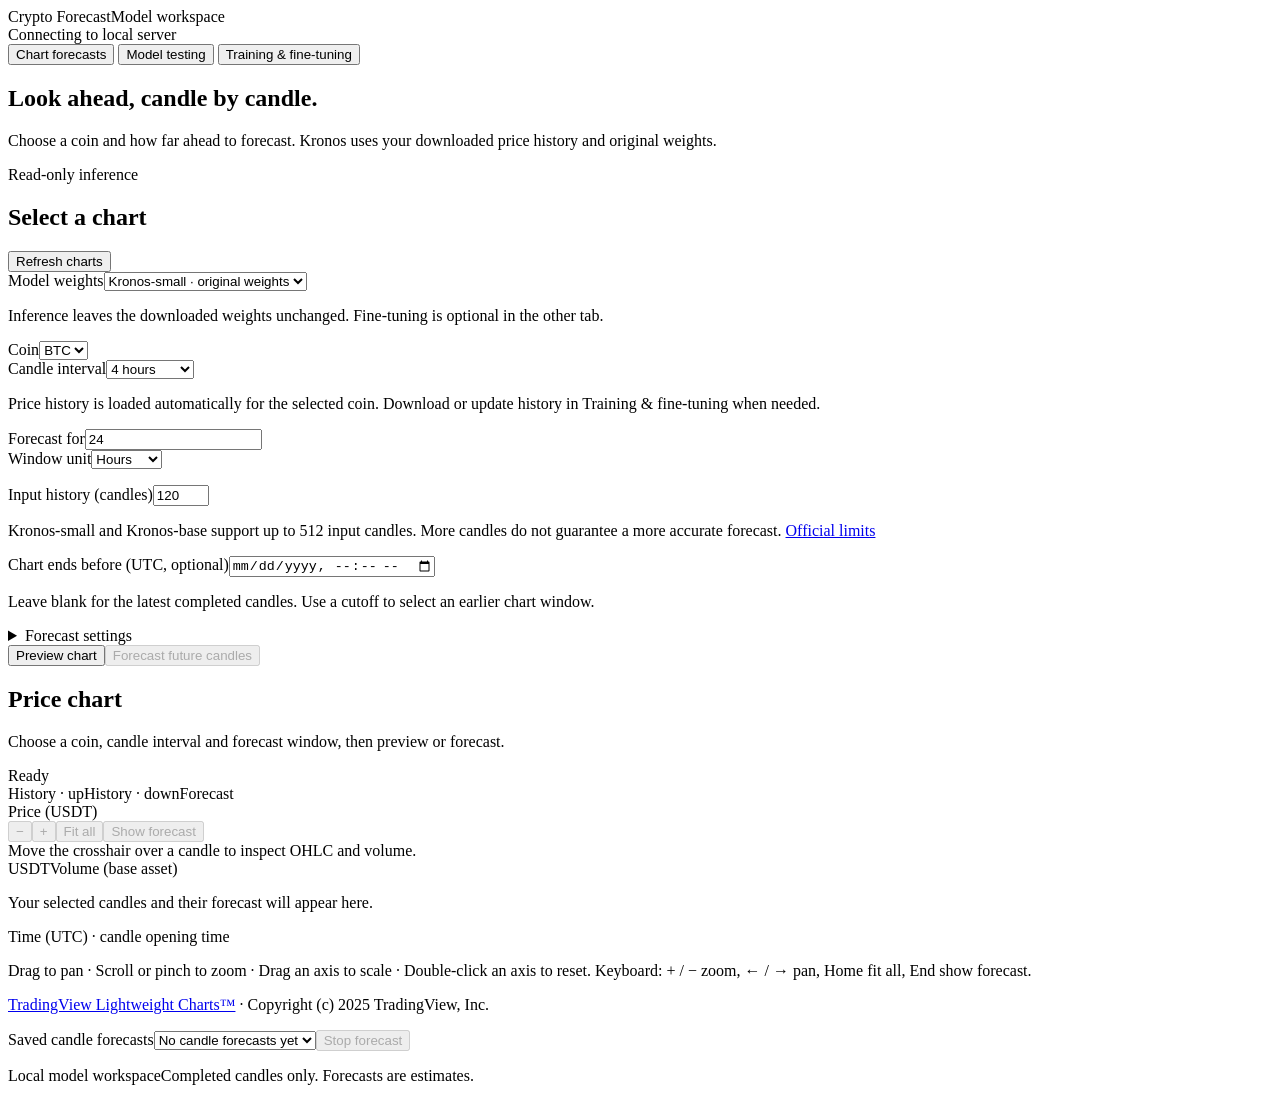
==== forecasting/crypto_forecast/web/index.html @ 40e5a4aa "Import portfolio-manager history under forecasting" ====
<!doctype html>
<html lang="en">
<head>
  <meta charset="utf-8">
  <meta name="viewport" content="width=device-width, initial-scale=1">
  <meta name="color-scheme" content="light">
  <title>Crypto Forecast · Model workspace</title>
  <link rel="stylesheet" href="/styles.css">
  <script src="/app.js" defer></script>
  <script src="/vendor/lightweight-charts.js" defer></script>
  <script src="/chart_view.js" defer></script>
  <script src="/chart.js" defer></script>
  <script src="/testing.js" defer></script>
</head>
<body>
  <header class="app-header">
    <div class="brand"><span class="brand-mark" aria-hidden="true"><i></i><i></i><i></i><i></i></span><span>Crypto Forecast</span><span class="brand-context">Model workspace</span></div>
    <div class="connection" id="connection"><span class="connection-dot"></span><span id="connection-text">Connecting to local server</span></div>
  </header>
  <main>
    <nav class="workspace-tabs" role="tablist" aria-label="Model workspace">
      <button id="chart-tab-button" type="button" role="tab" aria-selected="true" aria-controls="chart-tab">Chart forecasts</button>
      <button id="testing-tab-button" type="button" role="tab" aria-selected="false" aria-controls="testing-tab" tabindex="-1">Model testing</button>
      <button id="training-tab-button" type="button" role="tab" aria-selected="false" aria-controls="training-tab" tabindex="-1">Training &amp; fine-tuning</button>
    </nav>
    <section id="chart-tab" role="tabpanel" aria-labelledby="chart-tab-button">
      <div class="page-intro"><div><h1>Look ahead, candle by candle.</h1><p>Choose a coin and how far ahead to forecast. Kronos uses your downloaded price history and original weights.</p></div><span class="preview-badge">Read-only inference</span></div>
      <div class="workspace chart-workspace">
        <aside class="setup-panel panel" aria-labelledby="chart-setup-title">
          <div class="section-heading"><h2 id="chart-setup-title">Select a chart</h2><button id="chart-refresh" class="text-button" type="button">Refresh charts</button></div>
          <form id="chart-form">
            <label for="chart-model">Model weights</label><select id="chart-model"><option value="original">Kronos-small · original weights</option></select>
            <p id="chart-model-note" class="table-note">Inference leaves the downloaded weights unchanged. Fine-tuning is optional in the other tab.</p>
            <div class="field-grid"><div><label for="chart-coin">Coin</label><select id="chart-coin" required><option>BTC</option></select></div><div><label for="chart-timeframe">Candle interval</label><select id="chart-timeframe"><option value="15m">15 minutes</option><option value="1h">1 hour</option><option value="4h" selected>4 hours</option><option value="1d">1 day</option></select></div></div>
            <p class="table-note">Price history is loaded automatically for the selected coin. Download or update history in Training &amp; fine-tuning when needed.</p>
            <div class="field-grid"><div><label for="chart-duration">Forecast for</label><input id="chart-duration" type="number" min="0.01" step="any" value="24" required></div><div><label for="chart-duration-unit">Window unit</label><select id="chart-duration-unit"><option value="hours">Hours</option><option value="days">Days</option><option value="candles">Candles</option></select></div></div>
            <p id="chart-duration-note" class="table-note" aria-live="polite"></p>
            <label for="chart-lookback">Input history (candles)</label><input id="chart-lookback" type="number" min="2" max="512" value="120" required>
            <p id="chart-context-note" class="table-note">Kronos-small and Kronos-base support up to 512 input candles. More candles do not guarantee a more accurate forecast. <a href="https://github.com/shiyu-coder/Kronos#-making-forecasts" target="_blank" rel="noopener">Official limits</a></p>
            <label for="chart-end">Chart ends before (UTC, optional)</label><input id="chart-end" type="datetime-local"><p class="table-note">Leave blank for the latest completed candles. Use a cutoff to select an earlier chart window.</p>
            <details class="advanced"><summary>Forecast settings</summary><div class="field-grid"><div><label for="chart-samples">Sample paths</label><input id="chart-samples" type="number" min="1" max="10" value="1"></div><div><label for="chart-seed">Random seed</label><input id="chart-seed" type="number" min="0" max="4294967295" value="7"></div></div><div class="field-grid"><div><label for="chart-temperature">Temperature</label><input id="chart-temperature" type="number" min="0.05" max="2" step="0.05" value="1"></div><div><label for="chart-top-p">Top-p</label><input id="chart-top-p" type="number" min="0.01" max="1" step="0.01" value="0.9"></div></div><label for="chart-device">Execution device</label><select id="chart-device"><option value="auto">Automatic</option><option value="cpu">CPU</option><option value="cuda">CUDA GPU</option></select><p class="table-note">Multiple sampled paths are averaged into one forecast. Longer forecasts and more paths take longer.</p></details>
            <div class="chart-actions"><button id="chart-preview-button" class="button secondary" type="button">Preview chart</button><button id="chart-forecast-button" class="button primary" type="submit" disabled>Forecast future candles</button></div>
            <div id="chart-error" class="notice error" role="alert" hidden></div>
          </form>
        </aside>
        <div class="main-column">
          <section class="panel candle-panel" aria-labelledby="candle-title">
            <div class="section-heading"><div><h2 id="candle-title">Price chart</h2><p id="chart-description" class="section-caption">Choose a coin, candle interval and forecast window, then preview or forecast.</p></div><span id="chart-status" class="status-badge idle" role="status">Ready</span></div>
            <div class="chart-legend"><span><i class="legend-dot candle-up"></i>History · up</span><span><i class="legend-dot candle-down"></i>History · down</span><span><i class="legend-dot candle-future"></i>Forecast</span></div>
            <div class="candle-toolbar" role="group" aria-label="Chart navigation"><span>Price (USDT)</span><div><button id="candle-zoom-out" type="button" aria-label="Zoom out" disabled>−</button><button id="candle-zoom-in" type="button" aria-label="Zoom in" disabled>+</button><button id="candle-fit" type="button" disabled>Fit all</button><button id="candle-focus" type="button" disabled>Show forecast</button></div></div>
            <div id="candle-readout" class="candle-readout">Move the crosshair over a candle to inspect OHLC and volume.</div>
            <div class="candle-scroll"><div id="candle-chart" role="region" tabindex="0" aria-label="Interactive price and volume chart" aria-describedby="candle-help"></div><span class="price-axis-title">USDT</span><span id="candle-volume-title" class="volume-axis-title">Volume (base asset)</span><div id="candle-forecast-region" class="candle-forecast-region" hidden><span>Forecast begins</span></div><p id="candle-empty" class="candle-empty">Your selected candles and their forecast will appear here.</p></div>
            <p class="candle-time-title">Time (UTC) · candle opening time</p>
            <p id="candle-help" class="table-note">Drag to pan · Scroll or pinch to zoom · Drag an axis to scale · Double-click an axis to reset. Keyboard: + / − zoom, ← / → pan, Home fit all, End show forecast.</p>
            <p class="chart-attribution"><a href="https://www.tradingview.com/" target="_blank" rel="noopener">TradingView Lightweight Charts™</a> · Copyright (с) 2025 TradingView, Inc.</p>
            <p id="chart-window-note" class="table-note"></p><div id="chart-data-note" class="notice" hidden></div>
            <div class="forecast-job-controls"><label for="chart-job-select">Saved candle forecasts</label><select id="chart-job-select"><option value="">No candle forecasts yet</option></select><button id="chart-stop" class="button stop" type="button" disabled>Stop forecast</button></div>
            <p id="chart-job-progress" class="table-note" aria-live="polite"></p>
          </section>
          <section id="candle-result" class="results-panel panel" aria-labelledby="candle-result-title" hidden>
            <div class="section-heading"><div><h2 id="candle-result-title">Future candles <span class="units">USDT</span></h2><p id="chart-result-model" class="section-caption"></p></div><div class="chart-downloads"><button id="chart-download" class="button secondary" type="button">Download CSV</button><a id="chart-json" class="text-button" target="_blank" rel="noopener">Full JSON</a></div></div>
            <p class="table-note">These are sampled estimates, not observed candles or a calibrated confidence interval.</p>
            <div class="table-scroll candle-table"><table><thead><tr><th scope="col">Open time (UTC)</th><th scope="col">Open</th><th scope="col">High</th><th scope="col">Low</th><th scope="col">Close</th><th scope="col">Volume</th></tr></thead><tbody id="candle-forecast-body"></tbody></table></div><p id="chart-adjustment" class="table-note"></p>
          </section>
        </div>
      </div>
    </section>
    <section id="testing-tab" role="tabpanel" aria-labelledby="testing-tab-button" hidden>
      <div class="page-intro"><div><h1>Test a forecast against history.</h1><p>Load the full saved chart, then click a price candle to forecast from that point.</p></div><span class="subtle-tag">Original or fine-tuned Kronos</span></div>
      <div class="workspace chart-workspace">
        <aside class="setup-panel panel" aria-labelledby="test-setup-title">
          <div class="section-heading"><h2 id="test-setup-title">Model testing</h2><button id="test-refresh" class="text-button" type="button">Reload chart</button></div>
          <form id="test-form">
            <label for="test-model">Test model</label><select id="test-model"><option value="original">Kronos-small · original weights</option></select>
            <p id="test-model-note" class="table-note">Forecasting leaves original and fine-tuned weights unchanged.</p>
            <div class="field-grid"><div><label for="test-coin">Test coin</label><select id="test-coin" required><option>BTC</option></select></div><div><label for="test-timeframe">Test candle interval</label><select id="test-timeframe"><option value="15m">15 minutes</option><option value="1h">1 hour</option><option value="4h" selected>4 hours</option><option value="1d">1 day</option></select></div></div>
            <div class="field-grid"><div><label for="test-duration">Forecast for</label><input id="test-duration" type="number" min="0.01" step="any" value="24" required></div><div><label for="test-duration-unit">Window unit</label><select id="test-duration-unit"><option value="hours">Hours</option><option value="days">Days</option><option value="candles">Candles</option></select></div></div>
            <p id="test-duration-note" class="table-note" aria-live="polite"></p>
            <label for="test-lookback">Lookback candles</label><input id="test-lookback" type="number" min="2" max="512" value="120" required>
            <p class="table-note">The clicked candle is the last input candle. The model uses only the lookback ending there and predicts the following candles. Maximum: 512 input and 512 prediction candles.</p>
            <div class="test-selection"><strong>Selected candle</strong><p id="test-anchor" aria-live="polite">Click a candle in the price pane.</p></div>
            <button id="test-rerun" class="button primary" type="submit" disabled>Predict from selected candle</button>
            <button id="test-stop" class="button stop" type="button" disabled>Stop test</button>
            <p id="test-progress" class="table-note" aria-live="polite"></p>
            <div id="test-error" class="notice error" role="alert" hidden></div>
          </form>
        </aside>
        <div class="main-column">
          <section class="panel candle-panel" aria-labelledby="test-chart-title">
            <div class="section-heading"><div><h2 id="test-chart-title">Full price chart</h2><p id="test-description" class="section-caption">All available completed candles for the selected coin and interval.</p></div><span id="test-status" class="status-badge idle" role="status">Ready</span></div>
            <div class="chart-legend"><span><i class="legend-dot candle-up"></i>Observed · up</span><span><i class="legend-dot candle-down"></i>Observed · down</span><span><i class="legend-dot candle-future"></i>Forecast · outline</span></div>
            <div class="candle-toolbar" role="group" aria-label="Test chart navigation"><span>Price (USDT)</span><div><button id="test-zoom-out" type="button" aria-label="Zoom test chart out" disabled>−</button><button id="test-zoom-in" type="button" aria-label="Zoom test chart in" disabled>+</button><button id="test-fit" type="button" disabled>Fit full chart</button><button id="test-focus" type="button" disabled>Show test window</button></div></div>
            <div id="test-readout" class="candle-readout">Move the crosshair over a candle to inspect OHLC and volume.</div>
            <div class="candle-scroll"><div id="test-chart" class="interactive-candles" role="region" tabindex="0" aria-label="Interactive full price chart for model testing" aria-describedby="test-help"></div><span class="price-axis-title">USDT</span><span id="test-volume-title" class="volume-axis-title">Volume (base asset)</span><div id="test-lookback-region" class="candle-forecast-region candle-lookback-region" hidden><span>Lookback window</span></div><div id="test-forecast-region" class="candle-forecast-region" hidden><span>Forecast window</span></div><p id="test-empty" class="candle-empty">Select a coin and candle interval to load its full history.</p></div>
            <p class="candle-time-title">Time (UTC) · candle opening time</p>
            <p id="test-help" class="table-note">Click a price candle to start a prediction. Drag to pan; scroll or pinch to zoom. Green shading marks the model's lookback input; purple shading marks the forecast window. Purple outlined candles and volume overlay the observed values. Show test window fits both windows. Fit full chart restores all saved history.</p>
            <p class="chart-attribution"><a href="https://www.tradingview.com/" target="_blank" rel="noopener">TradingView Lightweight Charts™</a> · Copyright (с) 2025 TradingView, Inc.</p>
            <p id="test-range" class="table-note"></p>
            <div class="forecast-job-controls"><label for="test-jobs">Saved model tests</label><select id="test-jobs"><option value="">No model tests yet</option></select></div>
          </section>
          <section id="test-result" class="results-panel panel" hidden>
            <div class="section-heading"><div><h2>Forecast and observed candles</h2><p id="test-result-model" class="section-caption"></p></div><a id="test-json" class="text-button" target="_blank" rel="noopener">Full JSON</a></div>
            <p id="test-comparison-note" class="table-note"></p>
            <div class="table-scroll candle-table"><table><thead><tr><th scope="col">Open time (UTC)</th><th scope="col">Forecast close (USDT)</th><th scope="col">Observed close (USDT)</th><th scope="col">Forecast volume</th><th scope="col">Observed volume</th></tr></thead><tbody id="test-comparison-body"></tbody></table></div>
            <p id="test-adjustment" class="table-note"></p>
          </section>
        </div>
      </div>
    </section>
    <section id="training-tab" role="tabpanel" aria-labelledby="training-tab-button" hidden>
    <div class="page-intro">
      <div><h1>Train. Observe. Evaluate.</h1><p>Optional training and fine-tuning. Kronos runs save a separate checkpoint; original weights stay unchanged.</p></div>
      <div id="model-flow" class="model-flow" aria-label="Completed candles predict one, seven, and thirty days ahead">
        <div id="candle-group" class="candle-group"><span>15m</span><span>1h</span><span>4h</span><span>1d</span></div><span class="flow-line" aria-hidden="true"></span><div class="forecast-horizons">1 / 7 / 30 <small>days ahead</small></div>
      </div>
    </div>
    <div id="page-error" class="notice error" role="alert" hidden></div>
    <div class="workspace">
      <aside class="setup-panel panel" aria-labelledby="setup-title">
        <div class="section-heading"><h2 id="setup-title">Training setup</h2><span id="origin-tag" class="subtle-tag">4-hour origins</span></div>
        <form id="training-form">
          <label for="run-name">Run name <span class="optional">optional</span></label>
          <input id="run-name" name="name" type="text" maxlength="80" placeholder="Name this experiment">
          <fieldset class="coin-fieldset"><legend>Coins</legend><div class="coin-selection-toolbar"><span id="coin-selection-count" role="status">5 of 5 selected</span><div class="coin-selection-actions"><button id="select-all-coins" type="button">Select all</button><button id="clear-coins" type="button">Clear</button></div></div><div class="coin-picks" id="coin-picks">
            <label><input type="checkbox" value="BTC" checked><span>BTC</span></label><label><input type="checkbox" value="ETH" checked><span>ETH</span></label><label><input type="checkbox" value="SOL" checked><span>SOL</span></label><label><input type="checkbox" value="XRP" checked><span>XRP</span></label><label><input type="checkbox" value="ADA" checked><span>ADA</span></label>
          </div><p class="field-help">Up to 100 coins per download or training run. Right-click a coin to remove it.</p></fieldset>
          <label for="extra-coins">Additional coins <span class="optional">optional</span></label>
          <div class="coin-entry"><input id="extra-coins" type="text" placeholder="e.g. DOGE, BNB" autocomplete="off" spellcheck="false"><button id="add-coins" class="button add-coins" type="button">Add coins</button></div><p class="field-help">Symbols paired with USDT. Separate with commas, then add them to the buttons above.</p>
          <p id="coin-feedback" class="field-help" role="status" hidden></p>
          <div class="field-grid"><div><label for="start">Start date</label><input id="start" name="start" type="date" required value="2021-01-01"></div><div><label for="end">End date</label><input id="end" name="end" type="date"><p class="field-help">Blank uses latest data.</p></div></div>
          <details class="advanced" open><summary>Model settings</summary><div class="advanced-fields">
            <p class="settings-intro">Shape your model here. The preview updates as you change its settings.</p>
            <div class="model-choice"><label for="model_type" data-help="GRU and LSTM train from scratch using four timeframes. Kronos fine-tunes a pretrained Transformer using one selected timeframe; tune its tokenizer and predictor independently, or run both in sequence.">Available models <span class="help-marker" aria-hidden="true">?</span></label><select id="model_type" name="model_type" data-help="GRU and LSTM train from scratch using four timeframes. Kronos fine-tunes a pretrained Transformer using one selected timeframe; tune its tokenizer and predictor independently, or run both in sequence."><option value="gru">Multi-timeframe GRU</option><option value="lstm">Multi-timeframe LSTM</option><option value="kronos-small">Kronos-small (fine-tune)</option></select></div>
            <div id="kronos-settings" class="settings-group" hidden>
              <h3 class="settings-group-title">Kronos fine-tuning</h3>
              <div class="field-grid"><div><label for="kronos_timeframe" data-help="The candle interval used for fine-tuning and testing this model.">Candle timeframe <span class="help-marker" aria-hidden="true">?</span></label><select id="kronos_timeframe" name="kronos_timeframe" data-help="The candle interval used for fine-tuning and testing this model."><option value="15m">15 minutes</option><option value="1h">1 hour</option><option value="4h">4 hours</option><option value="1d">1 day</option></select></div><div><label for="kronos_prediction_length" data-help="Future candles per training example. At 1 hour, 24 candles means the next 24 hours. The model learns every candle in the selected path.">Forecast candles <span class="help-marker" aria-hidden="true">?</span></label><input id="kronos_prediction_length" name="kronos_prediction_length" type="number" min="1" max="512" value="24" required data-help="Future candles per training example. At 1 hour, 24 candles means the next 24 hours. The model learns every candle in the selected path."></div></div>
              <p id="kronos-target-note" class="field-help"></p>
              <div><label for="kronos_sample_count" data-help="The number of generated future paths averaged for each forecast. More paths increase inference and evaluation time.">Forecast paths <span class="help-marker" aria-hidden="true">?</span></label><input id="kronos_sample_count" name="kronos_sample_count" type="number" min="1" max="100" value="1" data-help="The number of generated future paths averaged for each forecast. More paths increase inference and evaluation time."></div>
              <div class="field-grid"><div><label for="kronos_train_stride" data-help="Use every Nth eligible training origin after chronological splitting. At 4 hours, 6 selects approximately one example per day for each coin.">Training stride <span class="help-marker" aria-hidden="true">?</span></label><input id="kronos_train_stride" name="kronos_train_stride" type="number" min="1" max="10000" value="6" data-help="Use every Nth eligible training origin after chronological splitting. At 4 hours, 6 selects approximately one example per day for each coin."></div><div><label for="kronos_eval_stride" data-help="Evaluate every Nth held-out origin per coin. A stride of 1 evaluates all eligible origins; larger values reduce the cost of generating future candle paths.">Evaluation stride <span class="help-marker" aria-hidden="true">?</span></label><input id="kronos_eval_stride" name="kronos_eval_stride" type="number" min="1" max="10000" value="6" data-help="Evaluate every Nth held-out origin per coin. A stride of 1 evaluates all eligible origins; larger values reduce the cost of generating future candle paths."></div></div>
              <div><label for="kronos_preparation_workers">Data preparation workers</label><select id="kronos_preparation_workers" name="kronos_preparation_workers"><option value="0">Automatic (up to 4)</option><option value="1">1 (serial)</option><option value="2">2</option><option value="3">3</option><option value="4">4</option></select><p class="field-help">CPU workers prepare selected candle windows. Automatic uses one worker for small datasets.</p></div>
              <div><label for="kronos_training_stage">Training stage</label><select id="kronos_training_stage" name="kronos_training_stage"><option value="tokenizer">Tune tokenizer only</option><option value="predictor">Tune predictor only</option><option value="sequential">Tokenizer, then predictor</option></select><p id="kronos-stage-note" class="field-help"></p></div>
              <input id="kronos_finetune_tokenizer" name="kronos_finetune_tokenizer" type="hidden" value="true">
              <div id="saved-tokenizer-settings" hidden><label for="kronos_tokenizer_run_id">Predictor tokenizer</label><select id="kronos_tokenizer_run_id" name="kronos_tokenizer_run_id"><option value="">Original pretrained tokenizer</option></select><p id="saved-tokenizer-note" class="field-help" role="status"></p><button id="use-tokenizer-settings" type="button" class="button secondary" disabled>Use tokenizer settings</button></div>
              <div><label for="kronos_tokenizer_batch_size">Tokenizer batch size</label><input id="kronos_tokenizer_batch_size" name="kronos_tokenizer_batch_size" type="number" min="1" max="8192" value="36" required></div>
              <div class="field-grid"><div><label for="kronos_tokenizer_epochs">Tokenizer maximum epochs</label><input id="kronos_tokenizer_epochs" name="kronos_tokenizer_epochs" type="number" min="1" max="1000" value="5"></div><div><label for="kronos_tokenizer_patience">Tokenizer early-stop patience</label><input id="kronos_tokenizer_patience" name="kronos_tokenizer_patience" type="number" min="1" max="1000" value="2"></div></div>
              <div id="kronos_tokenizer_schedule-controls"><label for="kronos_tokenizer_lr_scheduler">Tokenizer learning-rate schedule</label><select id="kronos_tokenizer_lr_scheduler" name="kronos_tokenizer_lr_scheduler"><option value="constant">Fixed rate</option><option value="warmup_cosine">Warmup + cosine decay</option><option value="plateau">Reduce on validation plateau</option><option value="step">Step decay</option><option value="linear">Linear decay</option><option value="onecycle">OneCycle (learning rate only)</option></select><div class="field-grid"><div data-schedule-field="lr_min_ratio"><label for="kronos_tokenizer_lr_min_ratio">Minimum / peak rate</label><input id="kronos_tokenizer_lr_min_ratio" name="kronos_tokenizer_lr_min_ratio" type="number" min="0" max="0.999" step="any" value="0.1"></div><div data-schedule-field="lr_warmup_fraction"><label for="kronos_tokenizer_lr_warmup_fraction">Warmup fraction</label><input id="kronos_tokenizer_lr_warmup_fraction" name="kronos_tokenizer_lr_warmup_fraction" type="number" min="0" max="0.999" step="any" value="0.05"></div><div data-schedule-field="lr_factor"><label for="kronos_tokenizer_lr_factor">Reduction multiplier</label><input id="kronos_tokenizer_lr_factor" name="kronos_tokenizer_lr_factor" type="number" min="0.001" max="0.999" step="any" value="0.5"></div><div data-schedule-field="lr_step_epochs"><label for="kronos_tokenizer_lr_step_epochs">Epochs between reductions</label><input id="kronos_tokenizer_lr_step_epochs" name="kronos_tokenizer_lr_step_epochs" type="number" min="1" max="5000" step="1" value="5"></div><div data-schedule-field="lr_patience"><label for="kronos_tokenizer_lr_patience">Plateau patience (epochs)</label><input id="kronos_tokenizer_lr_patience" name="kronos_tokenizer_lr_patience" type="number" min="0" max="5000" step="1" value="2"></div></div><p id="kronos_tokenizer_schedule-note" class="field-help"></p></div>
              <div><label for="kronos_tokenizer_learning_rate">Tokenizer learning rate</label><input id="kronos_tokenizer_learning_rate" name="kronos_tokenizer_learning_rate" type="number" min="0.000001" max="1" step="any" value="0.0002"></div>
              <p class="field-help">Tokenizer tuning selects and saves its best reconstruction checkpoint. Predictor tuning freezes the selected tokenizer. Each stage has its own batch size, epochs, learning rate, and schedule.</p>
            </div>
            <div class="settings-group">
              <h3 class="settings-group-title">Architecture</h3>
              <div class="field-grid"><div><label for="lookback" data-help="The number of completed candles each timeframe sees at a forecast origin. For example, 60 bars cover 15 hours at 15 minutes and 60 days at daily resolution.">Bars per timeframe <span class="help-marker" aria-hidden="true">?</span></label><input id="lookback" name="lookback" type="number" min="1" max="1000" value="60" required data-help="The number of completed candles each timeframe sees at a forecast origin. For example, 60 bars cover 15 hours at 15 minutes and 60 days at daily resolution."></div><div><label for="hidden_size" data-help="The number of learned features in each timeframe encoder. Larger values increase model capacity, parameter count, and training work.">Hidden size <span class="help-marker" aria-hidden="true">?</span></label><input id="hidden_size" name="hidden_size" type="number" min="1" max="1024" value="48" required data-help="The number of learned features in each timeframe encoder. Larger values increase model capacity, parameter count, and training work."></div></div>
            </div>
            <div class="settings-group">
              <h3 class="settings-group-title">Training</h3>
              <div class="field-grid"><div><label for="epochs" data-help="The initial maximum number of complete passes over the training samples. Reaching early-stop patience pauses training and offers another 10 epochs at a time.">Maximum epochs <span class="help-marker" aria-hidden="true">?</span></label><input id="epochs" name="epochs" type="number" min="1" max="1000" value="60" required data-help="The initial maximum number of complete passes over the training samples. Reaching early-stop patience pauses training and offers another 10 epochs at a time."></div><div><label for="patience" data-help="Pause after this many consecutive epochs without a better validation loss. Choose to train 10 more epochs or finish and save the best validation epoch. Each 10-epoch extension asks again.">Early-stop patience <span class="help-marker" aria-hidden="true">?</span></label><input id="patience" name="patience" type="number" min="1" max="1000" value="10" required data-help="Pause after this many consecutive epochs without a better validation loss. Choose to train 10 more epochs or finish and save the best validation epoch. Each 10-epoch extension asks again."></div></div>
              <div class="field-grid"><div><label for="batch_size" data-help="The number of training examples processed together before a weight update. Larger batches usually need more memory.">Batch size <span class="help-marker" aria-hidden="true">?</span></label><input id="batch_size" name="batch_size" type="number" min="1" max="8192" value="128" required data-help="The number of training examples processed together before a weight update. Larger batches usually need more memory."></div><div><label for="learning_rate" data-help="The optimizer's step size when adjusting model weights. Smaller values make gentler updates; larger values can learn faster but may be unstable.">Learning rate <span class="help-marker" aria-hidden="true">?</span></label><input id="learning_rate" name="learning_rate" type="number" min="0.000001" max="1" step="any" value="0.001" required data-help="The optimizer's step size when adjusting model weights. Smaller values make gentler updates; larger values can learn faster but may be unstable."></div></div>
<div id="schedule-controls"><label for="lr_scheduler">Model learning-rate schedule</label><select id="lr_scheduler" name="lr_scheduler"><option value="constant">Fixed rate</option><option value="warmup_cosine">Warmup + cosine decay</option><option value="plateau">Reduce on validation plateau</option><option value="step">Step decay</option><option value="linear">Linear decay</option><option value="onecycle">OneCycle (learning rate only)</option></select><div class="field-grid"><div data-schedule-field="lr_min_ratio"><label for="lr_min_ratio">Minimum / peak rate</label><input id="lr_min_ratio" name="lr_min_ratio" type="number" min="0" max="0.999" step="any" value="0.1"></div><div data-schedule-field="lr_warmup_fraction"><label for="lr_warmup_fraction">Warmup fraction</label><input id="lr_warmup_fraction" name="lr_warmup_fraction" type="number" min="0" max="0.999" step="any" value="0.05"></div><div data-schedule-field="lr_factor"><label for="lr_factor">Reduction multiplier</label><input id="lr_factor" name="lr_factor" type="number" min="0.001" max="0.999" step="any" value="0.5"></div><div data-schedule-field="lr_step_epochs"><label for="lr_step_epochs">Epochs between reductions</label><input id="lr_step_epochs" name="lr_step_epochs" type="number" min="1" max="5000" step="1" value="5"></div><div data-schedule-field="lr_patience"><label for="lr_patience">Plateau patience (epochs)</label><input id="lr_patience" name="lr_patience" type="number" min="0" max="5000" step="1" value="2"></div></div><p id="schedule-note" class="field-help"></p></div>
              <div class="field-grid"><div><label for="device" data-help="Select where training runs. Automatic chooses a supported CUDA GPU when available, otherwise the CPU. GPU requires a working CUDA setup.">Device <span class="help-marker" aria-hidden="true">?</span></label><select id="device" name="device" data-help="Select where training runs. Automatic chooses a supported CUDA GPU when available, otherwise the CPU. GPU requires a working CUDA setup."><option value="auto">Automatic</option><option value="cpu">CPU</option><option value="cuda">GPU (CUDA)</option></select></div><div><label for="seed" data-help="The starting seed for random initialization and training order. Keeping it fixed helps compare experiments with the same data and settings.">Random seed <span class="help-marker" aria-hidden="true">?</span></label><input id="seed" name="seed" type="number" min="0" max="4294967295" value="42" required data-help="The starting seed for random initialization and training order. Keeping it fixed helps compare experiments with the same data and settings."></div></div>
              <p id="hardware-note" class="field-help">Automatic uses a supported GPU when available.</p>
            </div>
            <div class="settings-group">
              <h3 class="settings-group-title">Historical evaluation</h3>
              <div class="field-grid"><div><label for="train_fraction" data-help="The share of the usable historical timeline assigned to training. Samples follow chronological order, with gaps between splits to prevent future-target leakage.">Training share <span class="help-marker" aria-hidden="true">?</span></label><input id="train_fraction" name="train_fraction" type="number" min="0.01" max="0.98" step="0.01" value="0.70" required data-help="The share of the usable historical timeline assigned to training. Samples follow chronological order, with gaps between splits to prevent future-target leakage."></div><div><label for="validation_fraction" data-help="The share assigned to validation for choosing the best epoch. The remaining share is held back for the final test. Training and validation shares must add to less than 1.">Validation share <span class="help-marker" aria-hidden="true">?</span></label><input id="validation_fraction" name="validation_fraction" type="number" min="0.01" max="0.98" step="0.01" value="0.15" required data-help="The share assigned to validation for choosing the best epoch. The remaining share is held back for the final test. Training and validation shares must add to less than 1."></div></div>
              <p class="field-help">Enter shares as decimals: 0.70 means 70%. The remainder is the final test.</p>
            </div>
          </div></details>
          <div class="setup-note"><span class="small-candle" aria-hidden="true"></span><p id="setup-note">All four candle streams include volume. Training, validation, and testing follow time order.</p></div>
          <div id="form-error" class="notice error" role="alert" hidden></div>
          <button class="button primary" id="train-button" type="submit"><span class="play-icon" aria-hidden="true"></span><span id="train-button-label">Train model</span></button>
          <button class="button secondary" id="download-button" type="button"><span id="download-button-label">Download candles</span></button>
          <p class="action-help">Download candles first if the selected history is missing. Training uses saved candle data.</p>
        </form>
        <details class="data-details"><summary>Available candle data <span id="data-count"></span></summary><div id="data-coverage" class="data-coverage"><p class="empty-small">Checking saved candles…</p></div></details>
      </aside>
      <div class="main-column">
        <section class="model-preview-panel panel" aria-labelledby="model-preview-heading">
          <div class="section-heading"><div><h2 id="model-preview-heading">Model preview</h2><p id="model-preview-title" class="section-caption">Multi-timeframe GRU</p></div><span class="preview-badge"><span aria-hidden="true"></span>Live settings</span></div>
          <div class="architecture-wrap"><svg id="architecture-chart" viewBox="0 0 800 390" role="img" aria-label="Four candle streams combine with a coin embedding to forecast one, seven, and thirty days ahead" preserveAspectRatio="xMidYMid meet"></svg></div>
          <p id="architecture-caption" class="architecture-caption">Price and volume flow through one encoder per timeframe, then combine into a single forecast.</p>
          <div class="preview-stats"><div><span id="model-parameter-label" class="stat-label">Trainable parameters</span><strong id="model-parameters">—</strong></div><div><span class="stat-label">Input window</span><strong id="model-input-window">60 bars per timeframe</strong></div></div>
          <p id="model-training-note" class="preview-training-note">The preview describes your next training run.</p>
        </section>
        <section class="monitor-panel panel" aria-labelledby="monitor-title">
          <div class="section-heading monitor-heading"><div><h2 id="monitor-title">Training monitor</h2><p id="monitor-caption" class="section-caption">Your learning curve will appear here.</p></div><div class="monitor-controls"><label class="sr-only" for="job-select">Choose a job to monitor</label><select id="job-select"><option value="">No training jobs</option></select><span id="status-badge" class="status-badge idle">Ready</span></div></div>
          <div class="monitor-strip"><div><span class="stat-label">Stage</span><strong id="stage-value">Waiting for a run</strong></div><div><span class="stat-label">Epoch</span><strong id="epoch-value">—</strong></div><div><span class="stat-label">Best validation</span><strong id="best-value">—</strong></div><div><span class="stat-label">Elapsed</span><strong id="elapsed-value">—</strong></div><button id="stop-button" class="button stop" type="button" disabled>Stop training</button></div>
          <div class="progress-area"><div class="progress-caption"><span id="progress-text">Choose your coins and start training.</span><span id="progress-percent"></span></div><div id="progress-track" class="progress-track" role="progressbar" aria-label="Current stage progress" aria-valuemin="0" aria-valuemax="100" aria-valuenow="0"><span id="progress-fill"></span></div></div>
          <section id="coin-download-progress" class="coin-download-progress" aria-labelledby="coin-download-title" hidden><h3 id="coin-download-title">Coin downloads</h3><p class="field-help">Downloads run in parallel and reuse saved candles. Each coin is saved as soon as its download is verified.</p><div id="coin-download-list" class="coin-download-list"></div></section>
          <section id="training-decision" class="training-decision" aria-labelledby="decision-title" hidden><div class="decision-copy" role="status"><h3 id="decision-title">Early-stop patience reached</h3><p id="decision-message"></p></div><div class="decision-actions"><button id="continue-training" class="button primary" type="button">Train 10 more epochs</button><button id="finish-training" class="button secondary" type="button">Finish and save</button></div><div id="decision-error" class="notice error" role="alert" hidden></div></section>
          <label for="monitor-component">Training curves</label><select id="monitor-component"><option value="auto">Current stage</option><option value="predictor">Model / predictor</option><option value="tokenizer">Tokenizer</option></select><p id="curve-component-note" class="table-note"></p>
          <div class="curve-header"><h3>Learning curve</h3><div class="chart-legend"><span><i class="legend-dot train"></i>Training</span><span><i class="legend-dot validation"></i>Validation</span></div></div>
          <div class="chart-wrap"><svg id="loss-chart" viewBox="0 0 800 255" role="img" aria-label="Training and validation loss by epoch" preserveAspectRatio="xMidYMid meet"></svg><div id="chart-empty" class="chart-empty"><div class="empty-chart-icon" aria-hidden="true"><i></i><i></i><i></i><i></i></div><strong>No completed epochs yet</strong><p>Loss is recorded after each epoch. Lower is better.</p></div></div>
          <div class="curve-header"><h3>Learning rate</h3><strong id="learning-rate-value">—</strong></div><p class="table-note">Curve: mean rate used per epoch. Live value: latest batch rate. Smooth schedules update every batch; plateau and step policies update after each epoch.</p><div class="chart-wrap"><svg id="lr-chart" viewBox="0 0 800 255" role="img" aria-label="Mean learning rate by epoch" preserveAspectRatio="xMidYMid meet"></svg><div id="lr-empty" class="chart-empty"><p>No recorded learning rates yet. Older runs may have loss history only.</p></div></div>
          <div class="sample-strip" id="sample-strip"><span>Training samples <strong id="train-count">—</strong></span><span>Validation <strong id="validation-count">—</strong></span><span>Test <strong id="test-count">—</strong></span><span>Device <strong id="device-value">—</strong></span></div>
          <div id="job-error" class="notice error job-error" role="alert" hidden></div>
          <details class="activity" open><summary>Activity log <span id="log-count"></span></summary><div id="activity-log" class="activity-log" role="log" aria-label="Training activity" aria-live="off"><p class="empty-small">Download and training messages will appear here.</p></div></details>
        </section>
        <section class="results-panel panel" aria-labelledby="results-title">
          <div class="section-heading"><div><h2 id="results-title">Saved experiments</h2><p class="section-caption">Compare forecasts with held-out performance.</p></div><button id="refresh-runs" class="text-button" type="button">Refresh</button></div>
          <div id="runs-list" class="runs-list"><p class="empty-small">Loading saved runs…</p></div>
          <div id="run-empty" class="result-empty" hidden><p>No saved experiments yet. A completed training run will save its forecasts, learning curve, and evaluation here.</p></div>
          <div id="run-detail" hidden>
            <div class="run-detail-header"><div><h3 id="run-title"></h3><p id="run-meta" class="section-caption"></p></div><a id="report-link" class="button report-link" href="#" target="_blank" rel="noopener">Open full report</a></div>
            <div id="synthetic-note" class="notice" hidden>This run uses synthetic demonstration data. Its results do not measure real cryptocurrency performance.</div>
            <div id="exclusions-note" class="notice" hidden></div>
            <div class="table-section-heading"><h3>Price forecasts <span class="units">USDT</span></h3><label>Forecast horizon <select id="forecast-horizon" aria-label="Forecast horizon"></select></label></div>
            <p id="forecast-note" class="table-note"></p><div class="table-scroll"><table class="forecast-table"><thead><tr><th scope="col">Coin</th><th scope="col">Last close</th><th scope="col">Forecast</th><th scope="col">Change</th><th scope="col">Empirical 80% range</th><th scope="col">Data status</th></tr></thead><tbody id="forecast-body"></tbody></table></div>
            <div class="table-section-heading evaluation-heading"><div><h3>Model evaluation</h3><p class="table-note">Return error in percentage points. Lower is better.</p></div><div class="evaluation-filters"><label class="sr-only" for="metric-split">Evaluation split</label><select id="metric-split"><option value="test">Final test</option><option value="validation">Validation</option><option value="test_non_overlapping">Non-overlapping test</option></select><label class="sr-only" for="metric-coin">Evaluation coin</label><select id="metric-coin"><option value="ALL">All coins</option></select></div></div>
            <div class="table-scroll"><table class="metrics-table"><thead><tr><th scope="col">Horizon</th><th scope="col">Model</th><th scope="col">Return MAE</th><th scope="col">Return RMSE</th><th scope="col">Direction</th><th scope="col">Samples</th></tr></thead><tbody id="metric-body"></tbody></table></div>
            <p id="evaluation-note" class="table-note evaluation-note">The best epoch is selected using validation data, then evaluated on the final test. All-coins rows average each coin equally.</p>
          </div>
        </section>
      </div>
    </div>
    </section>
    <footer>Local model workspace<span>Completed candles only. Forecasts are estimates.</span></footer>
  </main>
  <div id="coin-menu" class="coin-context-menu" role="menu" aria-label="Coin options" hidden><button id="remove-coin" type="button" role="menuitem">Remove coin</button></div>
  <div id="setting-tooltip" class="setting-tooltip" role="tooltip" hidden></div>
</body>
</html>
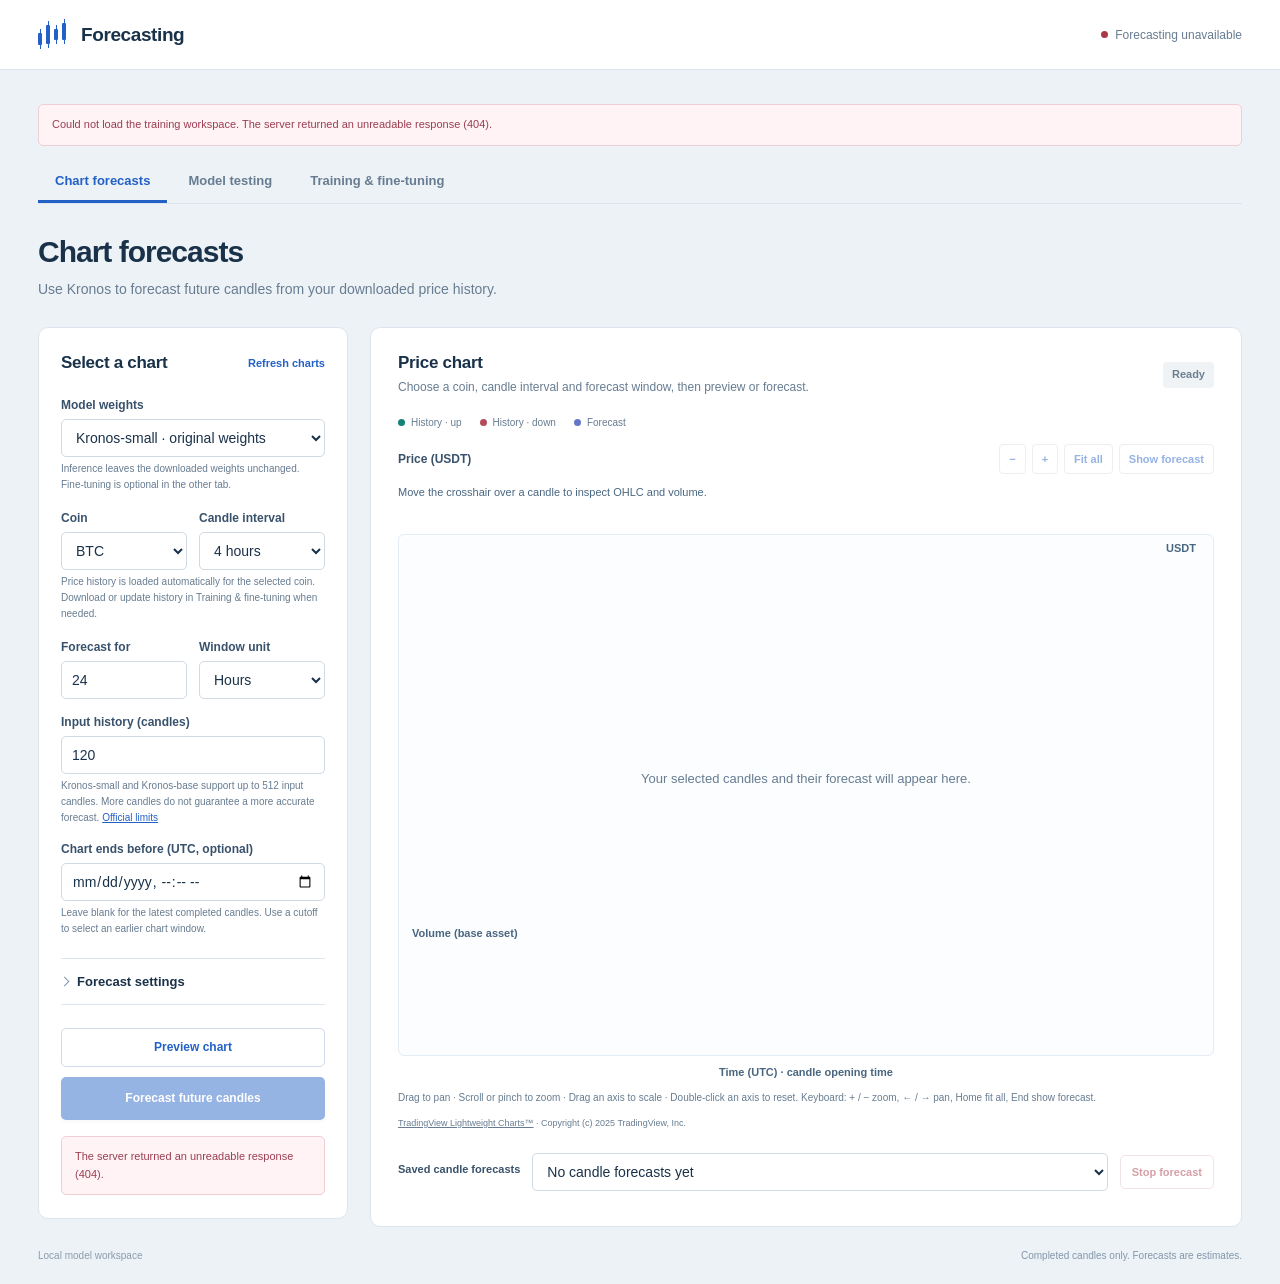
==== commit abd3ac98: "Unify forecasting and trading in CandleRoute" ====
--- a/forecasting/crypto_forecast/web/index.html
+++ b/forecasting/crypto_forecast/web/index.html
@@ -4,27 +4,29 @@
   <meta charset="utf-8">
   <meta name="viewport" content="width=device-width, initial-scale=1">
   <meta name="color-scheme" content="light">
-  <title>Crypto Forecast · Model workspace</title>
-  <link rel="stylesheet" href="/styles.css">
-  <script src="/app.js" defer></script>
-  <script src="/vendor/lightweight-charts.js" defer></script>
-  <script src="/chart_view.js" defer></script>
-  <script src="/chart.js" defer></script>
-  <script src="/testing.js" defer></script>
+  <title>CandleRoute Forecasting</title>
+  <link rel="stylesheet" href="./styles.css">
+  <script src="./connection.js" defer></script>
+  <script src="./app.js" defer></script>
+  <script src="./vendor/lightweight-charts.js" defer></script>
+  <script src="./chart_view.js" defer></script>
+  <script src="./chart.js" defer></script>
+  <script src="./testing.js" defer></script>
 </head>
 <body>
   <header class="app-header">
-    <div class="brand"><span class="brand-mark" aria-hidden="true"><i></i><i></i><i></i><i></i></span><span>Crypto Forecast</span><span class="brand-context">Model workspace</span></div>
-    <div class="connection" id="connection"><span class="connection-dot"></span><span id="connection-text">Connecting to local server</span></div>
+    <div class="brand"><span class="brand-mark" aria-hidden="true"><i></i><i></i><i></i><i></i></span><span>Forecasting</span></div>
+    <div class="connection" id="connection" role="status"><span class="connection-dot"></span><span id="connection-text">Connecting…</span></div>
   </header>
   <main>
+    <div id="page-error" class="notice error" role="alert" hidden></div>
     <nav class="workspace-tabs" role="tablist" aria-label="Model workspace">
       <button id="chart-tab-button" type="button" role="tab" aria-selected="true" aria-controls="chart-tab">Chart forecasts</button>
       <button id="testing-tab-button" type="button" role="tab" aria-selected="false" aria-controls="testing-tab" tabindex="-1">Model testing</button>
       <button id="training-tab-button" type="button" role="tab" aria-selected="false" aria-controls="training-tab" tabindex="-1">Training &amp; fine-tuning</button>
     </nav>
     <section id="chart-tab" role="tabpanel" aria-labelledby="chart-tab-button">
-      <div class="page-intro"><div><h1>Look ahead, candle by candle.</h1><p>Choose a coin and how far ahead to forecast. Kronos uses your downloaded price history and original weights.</p></div><span class="preview-badge">Read-only inference</span></div>
+      <div class="page-intro"><div><h1>Chart forecasts</h1><p>Use Kronos to forecast future candles from your downloaded price history.</p></div></div>
       <div class="workspace chart-workspace">
         <aside class="setup-panel panel" aria-labelledby="chart-setup-title">
           <div class="section-heading"><h2 id="chart-setup-title">Select a chart</h2><button id="chart-refresh" class="text-button" type="button">Refresh charts</button></div>
@@ -109,12 +111,11 @@
     </section>
     <section id="training-tab" role="tabpanel" aria-labelledby="training-tab-button" hidden>
     <div class="page-intro">
-      <div><h1>Train. Observe. Evaluate.</h1><p>Optional training and fine-tuning. Kronos runs save a separate checkpoint; original weights stay unchanged.</p></div>
+      <div><h1>Training and fine-tuning</h1><p>Train GRU and LSTM models or fine-tune Kronos. Each run saves its own checkpoint.</p></div>
       <div id="model-flow" class="model-flow" aria-label="Completed candles predict one, seven, and thirty days ahead">
         <div id="candle-group" class="candle-group"><span>15m</span><span>1h</span><span>4h</span><span>1d</span></div><span class="flow-line" aria-hidden="true"></span><div class="forecast-horizons">1 / 7 / 30 <small>days ahead</small></div>
       </div>
     </div>
-    <div id="page-error" class="notice error" role="alert" hidden></div>
     <div class="workspace">
       <aside class="setup-panel panel" aria-labelledby="setup-title">
         <div class="section-heading"><h2 id="setup-title">Training setup</h2><span id="origin-tag" class="subtle-tag">4-hour origins</span></div>
@@ -195,20 +196,12 @@
           <div id="job-error" class="notice error job-error" role="alert" hidden></div>
           <details class="activity" open><summary>Activity log <span id="log-count"></span></summary><div id="activity-log" class="activity-log" role="log" aria-label="Training activity" aria-live="off"><p class="empty-small">Download and training messages will appear here.</p></div></details>
         </section>
-        <section class="results-panel panel" aria-labelledby="results-title">
-          <div class="section-heading"><div><h2 id="results-title">Saved experiments</h2><p class="section-caption">Compare forecasts with held-out performance.</p></div><button id="refresh-runs" class="text-button" type="button">Refresh</button></div>
-          <div id="runs-list" class="runs-list"><p class="empty-small">Loading saved runs…</p></div>
-          <div id="run-empty" class="result-empty" hidden><p>No saved experiments yet. A completed training run will save its forecasts, learning curve, and evaluation here.</p></div>
-          <div id="run-detail" hidden>
-            <div class="run-detail-header"><div><h3 id="run-title"></h3><p id="run-meta" class="section-caption"></p></div><a id="report-link" class="button report-link" href="#" target="_blank" rel="noopener">Open full report</a></div>
-            <div id="synthetic-note" class="notice" hidden>This run uses synthetic demonstration data. Its results do not measure real cryptocurrency performance.</div>
-            <div id="exclusions-note" class="notice" hidden></div>
-            <div class="table-section-heading"><h3>Price forecasts <span class="units">USDT</span></h3><label>Forecast horizon <select id="forecast-horizon" aria-label="Forecast horizon"></select></label></div>
-            <p id="forecast-note" class="table-note"></p><div class="table-scroll"><table class="forecast-table"><thead><tr><th scope="col">Coin</th><th scope="col">Last close</th><th scope="col">Forecast</th><th scope="col">Change</th><th scope="col">Empirical 80% range</th><th scope="col">Data status</th></tr></thead><tbody id="forecast-body"></tbody></table></div>
-            <div class="table-section-heading evaluation-heading"><div><h3>Model evaluation</h3><p class="table-note">Return error in percentage points. Lower is better.</p></div><div class="evaluation-filters"><label class="sr-only" for="metric-split">Evaluation split</label><select id="metric-split"><option value="test">Final test</option><option value="validation">Validation</option><option value="test_non_overlapping">Non-overlapping test</option></select><label class="sr-only" for="metric-coin">Evaluation coin</label><select id="metric-coin"><option value="ALL">All coins</option></select></div></div>
-            <div class="table-scroll"><table class="metrics-table"><thead><tr><th scope="col">Horizon</th><th scope="col">Model</th><th scope="col">Return MAE</th><th scope="col">Return RMSE</th><th scope="col">Direction</th><th scope="col">Samples</th></tr></thead><tbody id="metric-body"></tbody></table></div>
-            <p id="evaluation-note" class="table-note evaluation-note">The best epoch is selected using validation data, then evaluated on the final test. All-coins rows average each coin equally.</p>
-          </div>
+        <section class="saved-runs-panel panel" aria-labelledby="saved-runs-title">
+          <div class="section-heading"><div><h2 id="saved-runs-title">Saved models</h2><p class="section-caption">Manage fine-tuned models, tokenizers, and partial runs.</p></div></div>
+          <p class="table-note">Remove a run's saved files when you no longer need them. Job history stays available. Original pretrained models are protected.</p>
+          <div id="saved-runs-error" class="notice error" role="alert" hidden></div>
+          <div id="saved-run-list" class="saved-run-list"><p class="empty-small">Checking saved models…</p></div>
+          <p id="saved-runs-feedback" class="field-help" role="status"></p>
         </section>
       </div>
     </div>
--- a/forecasting/crypto_forecast/web/styles.css
+++ b/forecasting/crypto_forecast/web/styles.css
@@ -0,0 +1,60 @@
+:root{--canvas:#edf2f7;--surface:#fff;--ink:#193149;--muted:#677c91;--line:#dce5ee;--blue:#2361c6;--blue-light:#eaf1ff;--teal:#087f87;--red:#aa3948;--radius:10px;font-family:"Segoe UI",Tahoma,Arial,sans-serif;color:var(--ink);background:var(--canvas);font-size:14px;font-synthesis:none}
+*{box-sizing:border-box}body{margin:0}button,input,select{font:inherit}button,a,input,select,summary{-webkit-tap-highlight-color:transparent}button{cursor:pointer}a{color:var(--blue)}button:disabled{cursor:not-allowed;opacity:.48}button:focus-visible,a:focus-visible,input:focus-visible,select:focus-visible,summary:focus-visible{outline:3px solid #74a9f0;outline-offset:3px}[hidden]{display:none!important}h1,h2,h3,p{margin:0}h1{font-size:30px;font-weight:650;letter-spacing:-1px;line-height:1.3}h2{font-size:17px;font-weight:650;letter-spacing:-.3px}h3{font-size:14px;font-weight:650}p{line-height:1.6}.app-header{height:70px;background:#fff;border-bottom:1px solid var(--line);display:flex;align-items:center;justify-content:space-between;padding:0 38px}.brand{display:flex;align-items:center;gap:13px;font-size:19px;font-weight:650;letter-spacing:-.4px}.brand-context{border-left:1px solid var(--line);margin-left:9px;padding-left:20px;font-size:13px;font-weight:400;color:var(--muted);letter-spacing:0}.brand-mark{display:flex;gap:4px;align-items:center;height:29px;width:30px}.brand-mark i{width:4px;background:var(--blue);border-radius:1px;position:relative}.brand-mark i::after{content:"";width:1px;background:var(--blue);height:calc(100% + 8px);position:absolute;top:-4px;left:1.5px}.brand-mark i:nth-child(1){height:12px;align-self:flex-end;margin-bottom:4px}.brand-mark i:nth-child(2){height:19px}.brand-mark i:nth-child(3){height:11px}.brand-mark i:nth-child(4){height:17px;align-self:flex-start;margin-top:3px}.connection{font-size:12px;color:var(--muted);display:flex;align-items:center;gap:7px}.connection-dot{width:7px;height:7px;border-radius:50%;background:#9aacbb}.connection.online .connection-dot{background:var(--teal)}.connection.offline .connection-dot{background:var(--red)}main{max-width:1570px;margin:0 auto;padding:34px 38px 0}.page-intro{display:flex;align-items:center;justify-content:space-between;gap:30px;margin-bottom:27px}.page-intro p{color:var(--muted);margin-top:7px;font-size:14px}.model-flow{display:flex;align-items:center;color:var(--muted);gap:17px}.candle-group{display:flex;align-items:center;gap:5px}.candle-group span{padding:8px 10px;border:1px solid #cbd9e7;border-radius:5px;color:#496783;font-size:13px;background:#f7faff;font-weight:600}.flow-line{width:32px;border-top:1px solid #9bb2c9;position:relative}.flow-line::after{content:"";width:5px;height:5px;border-top:1px solid #9bb2c9;border-right:1px solid #9bb2c9;position:absolute;right:0;top:-3px;transform:rotate(45deg)}.forecast-horizons{font-weight:600;font-size:15px;color:var(--ink)}.forecast-horizons small{display:block;color:var(--muted);font-weight:400;font-size:11px;margin-top:3px}.workspace{display:grid;grid-template-columns:310px minmax(0,1fr);gap:22px;align-items:start}.panel{background:var(--surface);border:1px solid var(--line);border-radius:var(--radius)}.setup-panel{padding:23px 22px;position:sticky;top:20px}.main-column{display:flex;flex-direction:column;gap:22px;min-width:0}.section-heading{display:flex;align-items:center;justify-content:space-between;gap:12px;margin-bottom:23px}.section-caption{font-size:12px;color:var(--muted);margin-top:5px}.subtle-tag{font-size:10px;color:var(--teal);white-space:nowrap;background:#edf8f7;padding:5px 7px;border-radius:4px}label,legend{font-size:12px;font-weight:600;display:block;margin-bottom:7px;color:#39526c}.optional{font-weight:400;color:#8595a4;margin-left:4px}input,select{width:100%;min-height:38px;border:1px solid #cfdae5;background:#fff;color:var(--ink);border-radius:5px;padding:8px 10px}input::placeholder{color:#91a0ae;font-size:12px}input:hover,select:hover{border-color:#92a7bc}input:focus,select:focus{border-color:var(--blue)}input[type=number]{font-variant-numeric:tabular-nums}input[type=date]{font-size:12px;padding:8px 7px}input#run-name{margin-bottom:19px}.coin-fieldset{padding:0;border:0;margin:0 0 17px}.coin-picks{display:flex;gap:5px;flex-wrap:wrap}.coin-picks label{margin:0;position:relative;cursor:pointer}.coin-picks input{position:absolute;opacity:0;width:1px;height:1px;min-height:0;pointer-events:none}.coin-picks span{border:1px solid #d4dfe8;display:block;border-radius:5px;padding:9px 10px;color:var(--muted);background:#fff;font-size:11px}.coin-picks input:checked+span{background:var(--blue-light);color:#1e57ad;border-color:#98b9eb}.coin-picks input:focus-visible+span{outline:3px solid #74a9f0;outline-offset:2px}.field-help{font-size:10px;line-height:1.55;color:var(--muted);margin-top:5px}.field-grid{display:grid;grid-template-columns:1fr 1fr;gap:12px;margin-top:18px}.advanced{margin-top:23px;border-top:1px solid var(--line);border-bottom:1px solid var(--line);padding:13px 0}.advanced summary,.data-details summary,.activity summary{cursor:pointer;font-size:12px;font-weight:600;color:#39526c;list-style:none;display:flex;align-items:center;gap:9px}.advanced summary::before,.data-details summary::before,.activity summary::before{content:"";width:6px;height:6px;border-right:1.5px solid #8297ab;border-bottom:1.5px solid #8297ab;transform:rotate(-45deg);transition:transform .12s}.advanced[open] summary::before,.data-details[open] summary::before,.activity[open] summary::before{transform:rotate(45deg)}.advanced summary::-webkit-details-marker,.data-details summary::-webkit-details-marker,.activity summary::-webkit-details-marker{display:none}.advanced-fields{padding-bottom:5px}.advanced-fields .field-help{margin-top:14px}.setup-note{display:flex;gap:11px;margin:19px 0;color:var(--muted)}.setup-note p{font-size:11px;line-height:1.6}.small-candle{width:4px;height:15px;display:block;background:#88a7c5;margin:6px 5px 0;position:relative;flex:none}.small-candle::before{content:"";position:absolute;width:1px;height:25px;top:-5px;left:1.5px;background:#88a7c5}.button{display:inline-flex;align-items:center;justify-content:center;gap:10px;border-radius:5px;border:1px solid transparent;min-height:39px;font-size:12px;font-weight:600;text-decoration:none;padding:9px 15px;transition:background .12s,border-color .12s}.primary{background:var(--blue);color:#fff;width:100%;min-height:43px;box-shadow:0 2px 3px #24529813}.primary:hover{background:#1c51a9}.play-icon{width:0;height:0;border-top:4px solid transparent;border-bottom:4px solid transparent;border-left:6px solid currentColor}.secondary{border-color:#cedae8;background:#fff;color:#3c607e;width:100%;margin-top:9px}.secondary:hover{background:#f3f7fc}.action-help{font-size:10px;color:var(--muted);margin-top:11px;line-height:1.6}.data-details{margin-top:23px;padding-top:17px;border-top:1px solid var(--line)}#data-count{margin-left:auto;color:var(--muted);font-weight:400}.data-coverage{margin-top:15px}.coverage-row{border-bottom:1px solid #edf1f5;padding:9px 0}.coverage-row:last-child{border:0}.coverage-row>div{display:flex;justify-content:space-between;gap:6px;font-size:11px}.coverage-row strong{font-size:12px;font-weight:600}.coverage-row p{font-size:10px;color:var(--muted);margin-top:4px}.coverage-frames{color:var(--teal);font-size:10px;white-space:nowrap}.monitor-panel{padding:25px 27px 0;overflow:hidden}.monitor-heading{margin-bottom:25px}.monitor-controls{display:flex;gap:9px;align-items:center}.monitor-controls select{max-width:200px;min-height:32px;font-size:11px;padding:6px 24px 6px 9px}.status-badge{border-radius:4px;font-size:11px;font-weight:600;line-height:1.4;padding:5px 9px;white-space:nowrap;background:#f0f3f6;color:#6c7f90}.status-badge.running,.status-badge.queued{background:#eaf1ff;color:#235bab}.status-badge.completed{background:#e9f6f2;color:#207860}.status-badge.failed{background:#fff0f2;color:var(--red)}.status-badge.stopped,.status-badge.interrupted{background:#f9f1e4;color:#997326}.monitor-strip{display:grid;grid-template-columns:minmax(140px,1.8fr) minmax(80px,1fr) minmax(110px,1.2fr) minmax(72px,.8fr) auto;gap:18px;align-items:center;border-top:1px solid var(--line);padding-top:20px}.stat-label{font-size:10px;color:var(--muted);display:block;margin-bottom:6px}.monitor-strip strong{font-size:17px;font-weight:600;letter-spacing:-.3px;display:block;font-variant-numeric:tabular-nums}.monitor-strip>div:first-child strong{font-size:13px;font-weight:600;letter-spacing:0;line-height:1.5}.stop{border-color:#dfc6cc;background:#fff;color:var(--red);font-size:11px;min-height:32px;padding:6px 11px;white-space:nowrap}.stop:hover:not(:disabled){background:#fff3f5}.progress-area{margin-top:20px}.progress-caption{display:flex;justify-content:space-between;align-items:center;gap:10px;font-size:10px;color:var(--muted);margin-bottom:7px;min-height:15px}.progress-track{height:4px;background:#e9eff6;border-radius:3px;overflow:hidden}.progress-track span{display:block;height:100%;width:0;background:var(--blue);border-radius:3px;transition:width .3s}.progress-track.indeterminate span{width:28%;animation:progress-pulse 1.9s ease-in-out infinite}.curve-header{display:flex;align-items:center;justify-content:space-between;margin-top:26px}.curve-header h3{font-size:12px}.chart-legend{display:flex;gap:18px;font-size:10px;color:var(--muted)}.chart-legend span{display:flex;align-items:center;gap:6px}.legend-dot{width:14px;height:2px;display:block;background:var(--blue)}.legend-dot.validation{background:var(--teal)}.chart-wrap{height:248px;position:relative;margin-top:12px}:is(#loss-chart,#lr-chart){width:100%;height:100%;overflow:visible}:is(#loss-chart,#lr-chart) text{font-family:inherit;fill:#8193a5;font-size:10px}:is(#loss-chart,#lr-chart) .grid-line{stroke:#e9eff5;stroke-width:1}:is(#loss-chart,#lr-chart) .curve-line{fill:none;stroke-width:2.5;stroke-linejoin:round;stroke-linecap:round}:is(#loss-chart,#lr-chart) .train-line{stroke:var(--blue)}:is(#loss-chart,#lr-chart) .validation-line{stroke:var(--teal)}.chart-empty{position:absolute;inset:0;display:flex;flex-direction:column;align-items:center;justify-content:center;pointer-events:none;color:var(--muted)}.chart-empty strong{font-size:12px;color:#526e86;font-weight:600;margin-top:12px}.chart-empty p{font-size:11px;margin-top:5px}.empty-chart-icon{height:35px;display:flex;align-items:flex-end;gap:5px}.empty-chart-icon i{height:24px;width:6px;background:#c6d6e7;border-radius:2px 2px 0 0}.empty-chart-icon i:nth-child(2){height:34px}.empty-chart-icon i:nth-child(3){height:20px}.empty-chart-icon i:nth-child(4){height:29px}.sample-strip{display:flex;justify-content:space-between;gap:16px;flex-wrap:wrap;border-top:1px solid #e6edf4;border-bottom:1px solid #e6edf4;padding:14px 0;font-size:10px;color:var(--muted)}.sample-strip strong{font-size:11px;font-weight:600;color:#44637d;margin-left:5px;font-variant-numeric:tabular-nums}.activity{margin:0 -27px;background:#f9fbfd;border-top:0}.activity summary{padding:15px 27px;font-size:11px}#log-count{color:#96a6b5;font-size:10px;font-weight:400}.activity-log{height:131px;overflow:auto;padding:0 27px 14px;font-size:11px}.log-row{display:flex;gap:13px;padding:3px 0;line-height:1.5}.log-time{color:#8a9caf;flex:none;font-variant-numeric:tabular-nums;font-size:10px;min-width:50px}.log-message{color:#4e6880;white-space:pre-wrap;overflow-wrap:anywhere}.results-panel{padding:24px 27px 26px}.results-panel>.section-heading{margin-bottom:18px}.text-button{border:0;background:none;color:var(--blue);font-size:11px;font-weight:600;padding:6px 0}.text-button:hover{text-decoration:underline}.units{font-size:10px;font-weight:400;color:var(--muted);margin-left:8px}.table-note{font-size:10px;color:var(--muted);margin:4px 0 10px;line-height:1.6}.table-scroll{overflow:auto;scrollbar-width:thin}table{width:100%;border-collapse:collapse;white-space:nowrap;text-align:right;font-variant-numeric:tabular-nums}th{background:#f5f8fc;color:#6a8196;font-size:10px;font-weight:500;padding:10px 11px;border-top:1px solid #e5edf5;border-bottom:1px solid #e5edf5}td{border-bottom:1px solid #eaf0f6;padding:11px;font-size:11px;color:#496680}th:first-child,td:first-child{text-align:left;padding-left:12px}th:last-child,td:last-child{padding-right:12px}.notice{background:#f7f3e8;border:1px solid #e5dac0;color:#826933;padding:11px 13px;font-size:11px;border-radius:5px;line-height:1.6}.notice.error{background:#fff3f5;border-color:#efced5;color:#9b3e51;margin-bottom:15px}.job-error{margin-top:16px}.empty-small{font-size:11px;color:var(--muted);padding:5px 0;line-height:1.7}footer{display:flex;justify-content:space-between;padding:23px 0;color:#8b9cac;font-size:10px}footer span{color:#8296aa}.sr-only{position:absolute;width:1px;height:1px;padding:0;margin:-1px;overflow:hidden;clip:rect(0,0,0,0);white-space:nowrap;border:0}@keyframes progress-pulse{0%{transform:translateX(-110%)}100%{transform:translateX(460%)}}
+.coin-entry{display:flex;gap:7px;align-items:stretch}.coin-entry input{min-width:0;flex:1}.coin-entry .add-coins{flex:none;border-color:#cedae8;background:#fff;color:#3c607e;font-size:10px;padding:7px 9px}.coin-entry .add-coins:hover{background:#f3f7fc}
+.status-badge.awaiting_decision{background:#fff4df;color:#89621f}.training-decision{margin-top:19px;padding:17px 18px;border:1px solid #e2d2ac;border-radius:6px;background:#fffcf4}.decision-copy h3{font-size:13px;font-weight:600;color:#785c26}.decision-copy p{margin-top:7px;max-width:670px;font-size:11px;line-height:1.7;color:#786c54}.decision-actions{display:flex;gap:9px;flex-wrap:wrap;margin-top:14px}.decision-actions .button{width:auto;margin:0;min-height:35px;font-size:11px;padding:8px 12px}.decision-actions .secondary{color:#6c614b;border-color:#d7c9a8;background:#fff}.decision-actions .secondary:hover:not(:disabled){background:#f8f3e9}.training-decision .notice.error{margin:13px 0 0}.workspace:has(#training-decision:not([hidden])) .model-preview-panel{position:static}@media(max-width:850px){.training-decision{padding:14px}.decision-actions{gap:8px}.decision-actions .button{flex:1;min-width:130px}}@media(max-width:400px){.decision-actions .button{width:100%}}
+.coin-context-menu{position:fixed;z-index:100;padding:4px;min-width:145px;max-width:calc(100vw - 16px);border:1px solid #d4dfe8;border-radius:6px;background:#fff;box-shadow:0 5px 20px #243d5b24}.coin-context-menu button{display:block;width:100%;border:0;border-radius:3px;padding:9px 12px;text-align:left;background:#fff;color:var(--red);font-size:12px;overflow-wrap:anywhere}.coin-context-menu button:hover,.coin-context-menu button:focus-visible{background:#fff3f5;outline:2px solid #eac2cd;outline-offset:-2px}
+.setup-panel{position:static}.advanced{margin-top:21px;padding:15px 0}.advanced summary{font-size:13px;color:var(--ink)}.settings-intro{font-size:11px;line-height:1.6;color:var(--muted);margin:14px 0 17px}.model-choice label{margin-bottom:8px}.settings-group{margin-top:20px;padding-top:17px;border-top:1px solid #e9eff5}.settings-group-title{font-size:10px;font-weight:600;letter-spacing:.65px;text-transform:uppercase;color:#7890a7}.settings-group .field-grid{margin-top:14px}.advanced-fields label[data-help]{cursor:help}.help-marker{display:inline-flex;align-items:center;justify-content:center;width:13px;height:13px;margin-left:3px;border:1px solid #bdcddd;border-radius:50%;font-size:9px;font-weight:500;line-height:1;color:#7890a7;vertical-align:1px}.setting-tooltip{position:fixed;z-index:200;max-width:min(300px,calc(100vw - 24px));padding:11px 13px;border:1px solid #365068;border-radius:6px;background:#1e354c;color:#f0f5fa;font-size:12px;font-weight:400;line-height:1.65;box-shadow:0 5px 20px #19314924;pointer-events:none;overflow-wrap:anywhere}
+.model-preview-panel{padding:24px 27px 21px;overflow:hidden}.model-preview-panel .section-heading{margin-bottom:15px}.preview-badge{display:inline-flex;align-items:center;gap:6px;font-size:10px;color:var(--teal);white-space:nowrap;background:#edf8f7;padding:6px 9px;border-radius:4px}.preview-badge>span{width:5px;height:5px;border-radius:50%;background:var(--teal)}.architecture-wrap{border:1px solid #e4ecf4;border-radius:7px;background:#f8fbfe;padding:12px}.architecture-wrap svg{display:block;width:100%;height:auto;max-height:390px;overflow:visible;font-family:inherit}.architecture-link{fill:none;stroke:#8aa6c1;stroke-width:1.7;stroke-linecap:round;stroke-linejoin:round}.architecture-input{fill:#fff;stroke:#cad9e8;stroke-width:1.2}.architecture-encoder{fill:#eaf1ff;stroke:#95b6e6;stroke-width:1.2}.architecture-fusion{fill:#ecf8f6;stroke:#a6cec8;stroke-width:1.2}.architecture-output{fill:#fff;stroke:#a9c9d4;stroke-width:1.2}.architecture-label{fill:var(--ink);font-size:13px;font-weight:600}.architecture-detail{fill:#6b8399;font-size:10px;font-weight:400}.architecture-caption{margin-top:13px;color:var(--muted);font-size:11px;line-height:1.6}.preview-stats{display:grid;grid-template-columns:1fr 1fr;gap:20px;padding-top:16px;margin-top:16px;border-top:1px solid var(--line)}.preview-stats strong{display:block;color:#395a78;font-size:13px;font-weight:600;line-height:1.55;font-variant-numeric:tabular-nums}.preview-training-note{font-size:10px;line-height:1.7;color:var(--muted);margin-top:13px}
+@media(min-width:1450px){.workspace{grid-template-columns:330px minmax(0,1fr)}.setup-panel{padding:25px}.coin-picks{gap:7px}.coin-picks span{padding:9px 12px}}
+@media(max-width:1100px){main{padding:26px 24px 0}.app-header{padding:0 24px}.workspace{grid-template-columns:285px minmax(0,1fr);gap:17px}.setup-panel{padding:20px 17px}.monitor-panel{padding:22px 20px 0}.results-panel{padding:22px 20px}.activity{margin:0 -20px}.activity summary{padding:14px 20px}.activity-log{padding:0 20px 14px}.monitor-strip{gap:11px;grid-template-columns:minmax(100px,1.6fr) 65px 100px 65px}.monitor-strip .stop{grid-column:1/-1;justify-self:end;min-height:27px;margin-top:-1px}.monitor-heading{align-items:start}.monitor-controls{flex-direction:column-reverse;align-items:end}.monitor-controls select{max-width:165px}.model-flow{gap:10px}.candle-group span{padding:7px 8px}.chart-wrap{height:220px}.sample-strip{gap:10px}.page-intro h1{font-size:27px}}
+@media(max-width:850px){.app-header{height:62px;padding:0 20px}.brand-context{display:none}main{padding:24px 20px 0}.page-intro{align-items:start}.model-flow{display:none}.workspace{grid-template-columns:255px minmax(0,1fr);gap:15px}.coin-picks span{padding:8px 7px}.setup-panel{padding:19px 15px}.setup-panel .section-heading{gap:6px}.setup-panel h2{font-size:15px}.subtle-tag{font-size:9px;padding:4px 5px}.field-grid{gap:8px}input[type=date]{font-size:10px;padding-left:4px}.monitor-strip{grid-template-columns:1.5fr 1fr;row-gap:16px}.monitor-strip .stop{grid-column:auto;justify-self:stretch;margin:0}.monitor-strip>div:nth-child(4){grid-column:1}.monitor-heading{gap:10px}.monitor-controls select{max-width:135px}.monitor-controls{max-width:135px}.sample-strip{display:grid;grid-template-columns:1fr 1fr}.chart-wrap{height:205px}.chart-empty p{max-width:210px;text-align:center}.connection{font-size:10px}.section-heading .section-caption{max-width:210px}}
+@media(max-width:650px){main{padding:22px 15px 0}.app-header{padding:0 15px}.brand{font-size:17px;gap:10px}.connection-text{max-width:100px}.page-intro{margin-bottom:21px}.page-intro h1{font-size:27px}.page-intro p{font-size:12px}.workspace{display:flex;flex-direction:column;gap:18px}.setup-panel{width:100%;position:static;padding:21px}.main-column{width:100%;gap:18px}.setup-panel .section-heading{margin-bottom:20px}.setup-panel h2{font-size:17px}.subtle-tag{font-size:11px;padding:5px 7px}.coin-picks{gap:8px}.coin-picks span{padding:9px 14px;font-size:12px}.field-grid{gap:15px}input[type=date]{font-size:13px;padding:8px}.advanced-fields .field-grid{margin-top:15px}.setup-note{margin-top:17px}.setup-panel input#run-name{margin-bottom:18px}.monitor-panel{padding:22px 20px 0}.monitor-strip{grid-template-columns:1.5fr 1fr 1.3fr;gap:15px}.monitor-strip>div:nth-child(4){grid-column:auto}.monitor-strip .stop{grid-column:2/4;justify-self:end}.monitor-strip strong{font-size:17px}.chart-wrap{height:220px}.sample-strip{font-size:10px;display:flex;gap:10px}.sample-strip span{min-width:43%}.monitor-controls select{max-width:150px}.monitor-controls{max-width:150px}.results-panel{padding:21px 20px}.table-note{font-size:10px}.chart-legend{gap:14px}.connection #connection-text{max-width:112px;text-align:right;line-height:1.4}footer{font-size:9px;gap:14px;padding:20px 0}.page-intro p{max-width:290px}.notice{font-size:11px}}
+@media(prefers-reduced-motion:reduce){*,*::before,*::after{animation:none!important;transition:none!important}.progress-track.indeterminate span{width:35%;transform:none}}
+@media(max-width:1100px){.model-preview-panel{padding:22px 20px 20px}.architecture-wrap{padding:8px}.preview-stats{gap:13px}.preview-stats strong{font-size:12px}}
+@media(max-width:850px){.model-preview-panel .section-heading{align-items:start}.preview-badge{font-size:9px;padding:5px 7px}.architecture-wrap{padding:5px;overflow-x:auto}.architecture-wrap svg{min-width:600px}.preview-stats{grid-template-columns:1fr;gap:13px}.model-preview-panel .section-caption{max-width:none}.model-preview-panel{padding:21px 17px 18px}}
+@media(max-width:650px){.model-preview-panel{padding:21px 20px 19px}.preview-stats{grid-template-columns:1fr 1fr;gap:15px}.preview-badge{font-size:10px;padding:6px 8px}.advanced summary{font-size:14px}.settings-group-title{font-size:11px}}
+
+.architecture-wrap svg{min-width:0}.preview-stats{grid-template-columns:1fr 1fr}@media(min-width:651px) and (min-height:720px){.workspace:has(.advanced:focus-within) .model-preview-panel{position:sticky;top:18px;z-index:1}}
+.workspace-tabs{display:flex;gap:4px;border-bottom:1px solid var(--line);margin-bottom:28px}.workspace-tabs button{border:0;border-bottom:3px solid transparent;background:none;color:var(--muted);padding:12px 17px;font-size:13px;font-weight:600}.workspace-tabs button[aria-selected=true]{color:var(--blue);border-bottom-color:var(--blue)}.workspace-tabs button:focus-visible{outline:2px solid var(--blue);outline-offset:-3px}.chart-workspace .setup-panel label{margin-top:16px}.chart-workspace .setup-panel .field-grid label{margin-top:0}.chart-workspace .field-grid{margin-top:18px}.chart-workspace .setup-panel input[type=file]{font-size:11px;width:100%}.chart-actions{display:grid;gap:10px;margin-top:23px}.chart-actions .button{margin:0;width:100%}.chart-actions .secondary,.chart-downloads .secondary{background:#fff;color:var(--blue);border:1px solid #cfdaeb}.chart-workspace #chart-error{margin:16px 0 0}.candle-panel{padding:25px 27px}.candle-panel .section-heading{margin-bottom:20px}.candle-up{background:#168277}.candle-down{background:#b54c5d}.candle-future{background:#6775c8}.candle-scroll{position:relative;overflow:hidden;margin:12px 0 8px;border:1px solid #e4ecf4;border-radius:6px;background:#fbfdff}#candle-chart{width:100%;height:520px;position:relative}.candle-empty{position:absolute;inset:45% 20px auto;text-align:center;color:var(--muted);font-size:13px}.candle-table{max-height:460px}.candle-table th{position:sticky;top:0}.forecast-job-controls{display:flex;gap:12px;align-items:center;margin-top:23px}.forecast-job-controls label{font-size:11px;flex:none}.forecast-job-controls select{flex:1;min-width:0}.forecast-job-controls .stop{flex:none;min-height:34px}.chart-downloads{display:flex;gap:12px;align-items:center}.chart-downloads .button{white-space:nowrap;font-size:11px}.chart-workspace .notice{margin-top:12px}.chart-workspace .section-caption{line-height:1.6}.chart-workspace .chart-legend{flex-wrap:wrap}.chart-workspace .chart-legend i{display:inline-block;width:7px;height:7px;border-radius:50%}@media(max-width:850px){.forecast-job-controls{flex-wrap:wrap}.forecast-job-controls label{width:100%}.candle-panel{padding:21px 18px}.chart-workspace .section-heading{flex-wrap:wrap}}@media(max-width:650px){.workspace-tabs button{padding:12px 10px;font-size:12px}.chart-workspace .setup-panel{padding:21px}.chart-downloads{gap:9px}.chart-workspace .page-intro{gap:12px}}
+.candle-toolbar{display:flex;justify-content:space-between;align-items:center;gap:12px;margin-top:16px;font-size:12px;font-weight:600;color:#39526c}.candle-toolbar>div{display:flex;gap:6px;flex-wrap:wrap}.candle-toolbar button{border:1px solid #d4dfe8;border-radius:4px;background:#fff;padding:6px 9px;font-size:11px;color:var(--blue);min-height:30px}.candle-toolbar button:hover{background:#edf3fc}.candle-readout{display:flex;flex-wrap:wrap;gap:5px 12px;min-height:48px;padding:10px 0 0;font-size:11px;line-height:1.6;font-variant-numeric:tabular-nums;color:#496680}.candle-readout span:first-child{width:100%;font-weight:600}.price-axis-title,.volume-axis-title{position:absolute;z-index:3;pointer-events:none;font-size:11px;font-weight:600;background:#fbfdffe6;padding:2px 5px;color:#496680}.price-axis-title{right:12px;top:5px}.volume-axis-title{left:8px;top:390px}.candle-forecast-region{position:absolute;top:0;z-index:2;pointer-events:none;border-left:1px dashed #6775c8;background:#6775c80b;overflow:hidden}.candle-forecast-region>span{display:block;padding:6px;white-space:nowrap;font-size:10px;color:#5967ac}.candle-forecast-region.boundary-offscreen{border-left:0}.candle-time-title{text-align:center;font-size:11px;font-weight:600;color:#496680;margin-bottom:8px}.chart-attribution{font-size:9px;color:var(--muted);margin-top:5px}.chart-attribution a{color:var(--muted)}@media(max-width:650px){#candle-chart{height:450px}.candle-toolbar{flex-wrap:wrap}.candle-readout{min-height:65px}}
+.interactive-candles{width:100%;height:520px;position:relative}.interactive-candles:focus-visible{outline:2px solid #6775c8;outline-offset:-2px}.test-selection{margin:16px 0;padding:12px;background:#f2f5fb;border-radius:8px}.test-selection p{margin:6px 0 0;font-size:13px}#test-stop{margin-top:8px}@media(max-width:700px){.interactive-candles{height:450px}}
+.candle-lookback-region{border-left-color:#168277;border-right:1px dashed #168277;background:#1682770d}.candle-lookback-region>span{color:#126859}.candle-lookback-region.end-offscreen{border-right:0}
+
+[id$=schedule-controls]{margin-top:16px}[id$=schedule-controls]>.field-grid{margin-top:12px}#monitor-component{max-width:240px;margin-top:8px}#curve-component-note{margin:8px 0}#learning-rate-value{font-size:12px;font-variant-numeric:tabular-nums}
+
+.coin-selection-toolbar{display:flex;align-items:center;justify-content:space-between;gap:8px;flex-wrap:wrap;margin:3px 0 10px}
+#coin-selection-count{font-size:10px;color:var(--muted);font-variant-numeric:tabular-nums}
+.coin-selection-actions{display:flex;gap:6px}
+.coin-selection-actions button{border:1px solid #d4dfe8;border-radius:4px;background:#fff;color:var(--blue);font-size:10px;line-height:16px;padding:4px 8px;cursor:pointer}
+.coin-selection-actions button:hover:not(:disabled){background:var(--blue-light);border-color:#98b9eb}
+.coin-selection-actions button:focus-visible{outline:3px solid #74a9f0;outline-offset:2px}
+.coin-selection-actions button:disabled{opacity:.45;cursor:default}
+.coin-picks{display:grid;grid-template-columns:repeat(auto-fill,minmax(58px,1fr));gap:7px}
+.coin-picks label{min-width:0}
+.coin-picks span{min-height:40px;padding:9px 4px;font-size:11px;line-height:20px;text-align:center;overflow:hidden;text-overflow:ellipsis;white-space:nowrap}
+
+.coin-download-progress{margin-top:22px;padding:16px 0;border-top:1px solid var(--line)}
+.coin-download-progress h3{font-size:12px;font-weight:600}
+.coin-download-progress>.field-help{margin:6px 0 14px}
+.coin-download-list{display:grid;grid-template-columns:repeat(auto-fit,minmax(min(100%,230px),1fr));gap:14px 18px;max-height:360px;overflow:auto;padding:2px 3px 8px}
+.download-coin-row{min-width:0;padding:10px 12px;border:1px solid var(--line);border-radius:5px;background:#fbfdff}
+.download-coin-header{display:flex;justify-content:space-between;align-items:baseline;gap:10px;font-size:11px}
+.download-coin-header strong{font-weight:600;color:var(--ink)}
+.download-coin-header span{font-size:10px;color:var(--muted);text-align:right}
+.download-coin-detail{font-size:10px;color:var(--muted);line-height:1.5;margin:7px 0 0;overflow-wrap:anywhere}
+.download-coin-track{height:5px;margin-top:9px;background:#e9eff6;border-radius:3px;overflow:hidden}
+.download-coin-track>span{display:block;height:100%;width:0;background:var(--blue);border-radius:3px}
+.download-coin-track.indeterminate>span{animation:progress-pulse 1.9s ease-in-out infinite}
+.download-coin-row.failed{border-color:#efced5;background:#fff8f9}
+.download-coin-row.failed .download-coin-track>span{background:var(--red)}
+@media(prefers-reduced-motion:reduce){.download-coin-track.indeterminate>span{animation:none}}
+.saved-runs-panel{padding:24px 27px}.saved-runs-panel>.section-heading{margin-bottom:12px}.saved-run-row{display:flex;align-items:center;justify-content:space-between;gap:16px;padding:13px 0;border-bottom:1px solid var(--line)}.saved-run-row:last-child{border-bottom:0}.saved-run-row>div{min-width:0}.saved-run-row strong{font-size:12px;overflow-wrap:anywhere}.saved-run-row p{font-size:11px;color:var(--muted);margin-top:5px;line-height:1.6}.saved-run-row button{flex:none}#saved-runs-feedback:empty{display:none}
+
+.embedded-workspace .app-header {
+  height: auto;
+  min-height: 32px;
+  justify-content: flex-end;
+  padding: 6px clamp(16px, 3vw, 38px);
+}
+.embedded-workspace .app-header .brand { display: none; }
+.embedded-workspace main { padding-top: 18px; }
